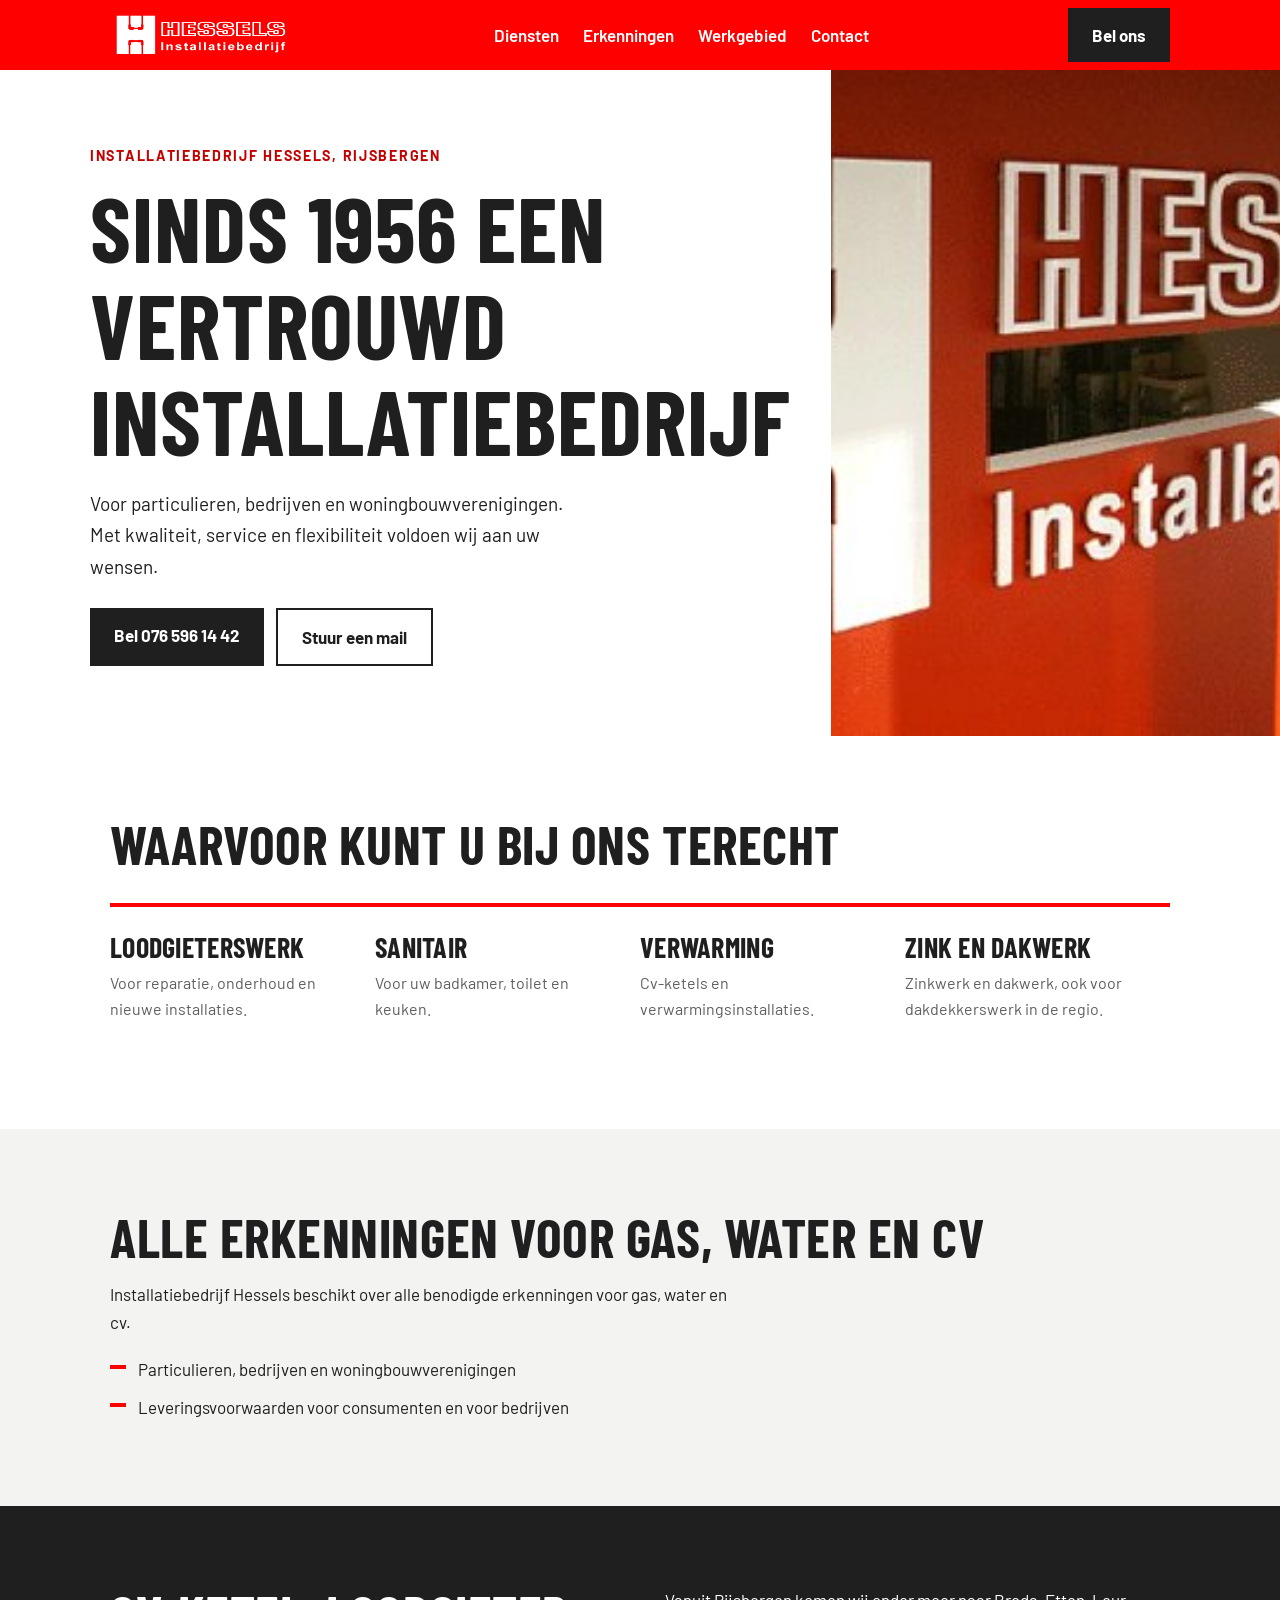
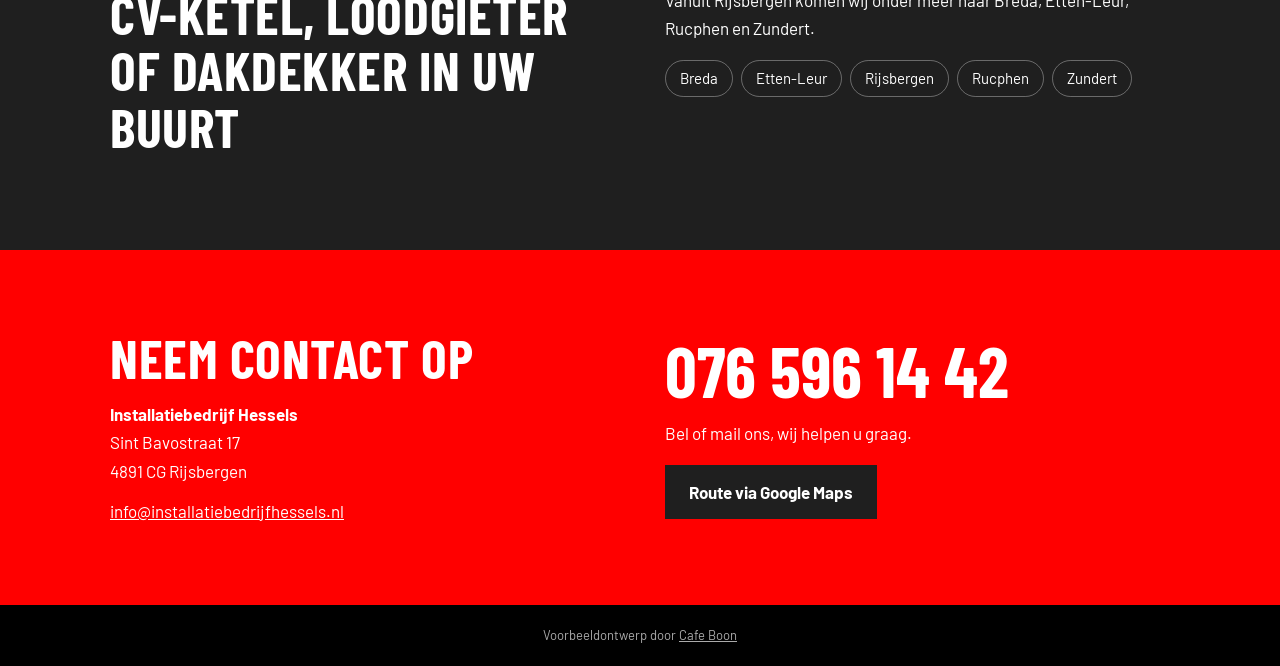
==== index.html @ 4ebb028d "Voorbeeldwebsite voor Installatiebedrijf Hessels" ====
<!doctype html>
<html lang="nl">
<head>
<meta charset="utf-8">
<meta name="viewport" content="width=device-width,initial-scale=1">
<title>Installatiebedrijf Hessels | Loodgieter, cv en dakwerk in Rijsbergen</title>
<meta name="description" content="Installatiebedrijf Hessels in Rijsbergen: loodgieterswerk, sanitair, verwarming en zink- en dakwerk voor particulieren, bedrijven en woningbouwverenigingen. Sinds 1956. Bel 076 596 14 42.">
<meta name="robots" content="noindex">
<meta property="og:title" content="Installatiebedrijf Hessels, Rijsbergen">
<meta property="og:description" content="Sinds 1956 een vertrouwd installatiebedrijf. Loodgieterswerk, sanitair, verwarming en zink- en dakwerk.">
<meta property="og:image" content="https://installatiebedrijfhessels.cafeboon.com/images/og.jpg">
<link rel="icon" href="images/favicon.png">
<link rel="preconnect" href="https://fonts.googleapis.com"><link rel="preconnect" href="https://fonts.gstatic.com" crossorigin>
<link href="https://fonts.googleapis.com/css2?family=Barlow:wght@400;600;700&family=Barlow+Condensed:wght@700&display=swap" rel="stylesheet">
<link rel="stylesheet" href="style.css">
</head>
<body>
<div class="top"><div class="in"><a href="#"><img src="images/logo.png" alt="Hessels Installatiebedrijf" width="184" height="50"></a>
<nav><a href="#diensten">Diensten</a><a href="#erkenningen">Erkenningen</a><a href="#werkgebied">Werkgebied</a><a href="#contact">Contact</a></nav>
<a class="btn" href="tel:+31765961442">Bel ons</a></div></div>

<div class="hero">
<div class="t"><small>Installatiebedrijf Hessels, Rijsbergen</small>
<h1>Sinds 1956 een vertrouwd installatiebedrijf</h1>
<p>Voor particulieren, bedrijven en woningbouwverenigingen. Met kwaliteit, service en flexibiliteit voldoen wij aan uw wensen.</p>
<div class="row"><a class="btn" href="tel:+31765961442">Bel 076 596 14 42</a><a class="btn o" href="mailto:info@installatiebedrijfhessels.nl">Stuur een mail</a></div></div>
<img src="images/binnenkomst.jpg" alt="Het logo van Installatiebedrijf Hessels op de muur bij de ingang" width="425" height="283">
</div>

<section id="diensten"><div class="wrap">
<h2>Waarvoor kunt u bij ons terecht</h2>
<div class="svc">
<div><h3>Loodgieterswerk</h3><p>Voor reparatie, onderhoud en nieuwe installaties.</p></div>
<div><h3>Sanitair</h3><p>Voor uw badkamer, toilet en keuken.</p></div>
<div><h3>Verwarming</h3><p>Cv-ketels en verwarmingsinstallaties.</p></div>
<div><h3>Zink en dakwerk</h3><p>Zinkwerk en dakwerk, ook voor dakdekkerswerk in de regio.</p></div>
</div></div></section>

<section id="erkenningen" class="ok"><div class="wrap">
<h2>Alle erkenningen voor gas, water en cv</h2>
<p style="max-width:620px">Installatiebedrijf Hessels beschikt over alle benodigde erkenningen voor gas, water en cv.</p>
<ul><li>Particulieren, bedrijven en woningbouwverenigingen</li><li>Leveringsvoorwaarden voor consumenten en voor bedrijven</li></ul>
</div></section>

<section id="werkgebied" class="band"><div class="wrap g">
<div><h2>Cv-ketel, loodgieter of dakdekker in uw buurt</h2></div>
<div><p>Vanuit Rijsbergen komen wij onder meer naar Breda, Etten-Leur, Rucphen en Zundert.</p>
<div class="chips"><span>Breda</span><span>Etten-Leur</span><span>Rijsbergen</span><span>Rucphen</span><span>Zundert</span></div></div>
</div></section>

<section id="contact" class="contact"><div class="wrap g">
<div><h2>Neem contact op</h2><p><b>Installatiebedrijf Hessels</b><br>Sint Bavostraat 17<br>4891 CG Rijsbergen</p>
<p style="margin-top:12px"><a href="mailto:info@installatiebedrijfhessels.nl">info@installatiebedrijfhessels.nl</a></p></div>
<div><a class="tel" href="tel:+31765961442">076 596 14 42</a><p style="margin:14px 0 18px">Bel of mail ons, wij helpen u graag.</p><a class="btn" href="https://www.google.com/maps/search/?api=1&query=Sint+Bavostraat+17+4891+CG+Rijsbergen">Route via Google Maps</a></div>
</div></section>
<footer>Voorbeeldontwerp door <a href="https://cafeboon.com">Cafe Boon</a></footer>
</body></html>
---- style.css ----
:root{--r:#ff0000;--rd:#c40000;--k:#1f1f1f;--g:#f3f3f1;--mut:#5e5e5e}
*{box-sizing:border-box;margin:0}
html{scroll-behavior:smooth}
body{background:#fff;color:var(--k);font:17px/1.65 'Barlow',system-ui,sans-serif}
img{display:block;max-width:100%}a{color:inherit}
h1,h2,h3{font-family:'Barlow Condensed',sans-serif;font-weight:700;line-height:1.05;text-transform:uppercase;letter-spacing:.01em}
.top{background:var(--r);position:sticky;top:0;z-index:10}
.top .in{max-width:1100px;margin:auto;padding:8px 20px;display:flex;align-items:center;justify-content:space-between;gap:16px}
.top img{height:50px;width:auto}
nav{display:flex;gap:24px;font-weight:600;color:#fff}nav a{text-decoration:none}
.btn{display:inline-block;background:var(--k);color:#fff;font-weight:700;text-decoration:none;padding:13px 24px}
.btn.w{background:#fff;color:var(--r)}.btn.o{background:none;border:2px solid var(--k);color:var(--k)}
.hero{display:grid;grid-template-columns:1.1fr 1fr;min-height:520px}
.hero .t{padding:70px max(20px,calc((100vw - 1100px)/2));padding-right:40px}
.hero small{color:var(--rd);font-weight:700;letter-spacing:.12em;text-transform:uppercase}
.hero h1{font-size:clamp(46px,7.5vw,92px);margin:10px 0 20px}
.hero p{max-width:480px;font-size:19px;margin-bottom:26px}
.hero .row{display:flex;gap:12px;flex-wrap:wrap}
.hero img{width:100%;height:100%;object-fit:cover}
.wrap{max-width:1100px;margin:auto;padding:0 20px}
section{padding:80px 0}
h2{font-size:clamp(34px,5vw,54px);margin-bottom:14px}
.svc{display:grid;grid-template-columns:repeat(4,1fr);gap:0;margin-top:30px;border-top:4px solid var(--r)}
.svc div{padding:26px 22px 26px 0}
.svc h3{font-size:28px;margin-bottom:8px}.svc p{color:var(--mut);font-size:16px}
.band{background:var(--k);color:#fff}
.band .g{display:grid;grid-template-columns:1fr 1fr;gap:50px}
.band a{color:#fff;font-weight:700}
.chips{display:flex;flex-wrap:wrap;gap:8px;margin-top:18px}.chips span{border:1px solid #fff5;padding:5px 14px;border-radius:999px;font-size:15px}
.ok{background:var(--g)}
.ok ul{list-style:none;padding:0;margin-top:14px}.ok li{padding:5px 0 5px 28px;position:relative}.ok li:before{content:"";position:absolute;left:0;top:.9em;width:16px;height:4px;background:var(--r)}
.contact{background:var(--r);color:#fff}
.contact .g{display:grid;grid-template-columns:1fr 1fr;gap:50px;align-items:center}
.contact .tel{font-family:'Barlow Condensed';font-weight:700;font-size:clamp(40px,7vw,70px);text-decoration:none;display:block;line-height:1}
footer{background:#000;color:#aaa;text-align:center;font-size:13px;padding:20px}footer a{color:#aaa}
@media(max-width:860px){nav{display:none}.hero,.band .g,.contact .g{grid-template-columns:1fr}.hero img{height:260px}.hero .t{padding:48px 20px}.svc{grid-template-columns:1fr 1fr}section{padding:54px 0}}
@media(max-width:520px){.svc{grid-template-columns:1fr}}
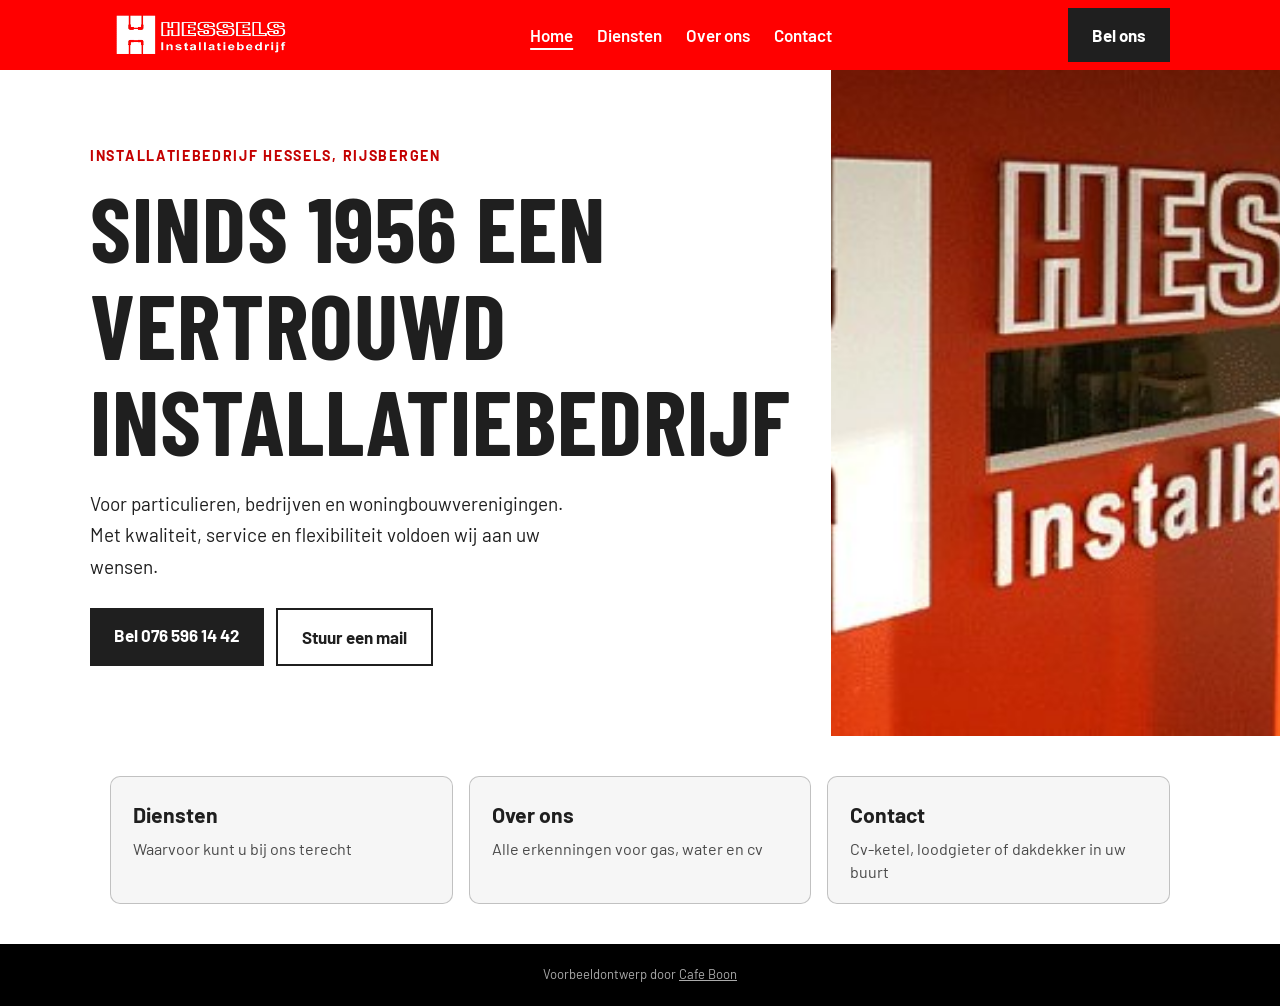
==== commit 1baf1d67: "Website opgedeeld in meerdere pagina's" ====
--- a/index.html
+++ b/index.html
@@ -15,43 +15,17 @@
 <link rel="stylesheet" href="style.css">
 </head>
 <body>
-<div class="top"><div class="in"><a href="#"><img src="images/logo.png" alt="Hessels Installatiebedrijf" width="184" height="50"></a>
-<nav><a href="#diensten">Diensten</a><a href="#erkenningen">Erkenningen</a><a href="#werkgebied">Werkgebied</a><a href="#contact">Contact</a></nav>
+<div class="top"><div class="in"><a href="index.html"><img alt="Hessels Installatiebedrijf" height="50" src="images/logo.png" width="184"/></a>
+<nav><a aria-current="page" href="index.html">Home</a><a href="aanbod.html">Diensten</a><a href="over.html">Over ons</a><a href="contact.html">Contact</a></nav>
 <a class="btn" href="tel:+31765961442">Bel ons</a></div></div>
-
+<div aria-label="Pagina's" class="sn-bar" role="navigation"><a aria-current="page" class="sn-link" href="index.html">Home</a><a class="sn-link" href="aanbod.html">Diensten</a><a class="sn-link" href="over.html">Over ons</a><a class="sn-link" href="contact.html">Contact</a></div>
 <div class="hero">
 <div class="t"><small>Installatiebedrijf Hessels, Rijsbergen</small>
 <h1>Sinds 1956 een vertrouwd installatiebedrijf</h1>
 <p>Voor particulieren, bedrijven en woningbouwverenigingen. Met kwaliteit, service en flexibiliteit voldoen wij aan uw wensen.</p>
 <div class="row"><a class="btn" href="tel:+31765961442">Bel 076 596 14 42</a><a class="btn o" href="mailto:info@installatiebedrijfhessels.nl">Stuur een mail</a></div></div>
-<img src="images/binnenkomst.jpg" alt="Het logo van Installatiebedrijf Hessels op de muur bij de ingang" width="425" height="283">
+<img alt="Het logo van Installatiebedrijf Hessels op de muur bij de ingang" height="283" src="images/binnenkomst.jpg" width="425"/>
 </div>
-
-<section id="diensten"><div class="wrap">
-<h2>Waarvoor kunt u bij ons terecht</h2>
-<div class="svc">
-<div><h3>Loodgieterswerk</h3><p>Voor reparatie, onderhoud en nieuwe installaties.</p></div>
-<div><h3>Sanitair</h3><p>Voor uw badkamer, toilet en keuken.</p></div>
-<div><h3>Verwarming</h3><p>Cv-ketels en verwarmingsinstallaties.</p></div>
-<div><h3>Zink en dakwerk</h3><p>Zinkwerk en dakwerk, ook voor dakdekkerswerk in de regio.</p></div>
-</div></div></section>
-
-<section id="erkenningen" class="ok"><div class="wrap">
-<h2>Alle erkenningen voor gas, water en cv</h2>
-<p style="max-width:620px">Installatiebedrijf Hessels beschikt over alle benodigde erkenningen voor gas, water en cv.</p>
-<ul><li>Particulieren, bedrijven en woningbouwverenigingen</li><li>Leveringsvoorwaarden voor consumenten en voor bedrijven</li></ul>
-</div></section>
-
-<section id="werkgebied" class="band"><div class="wrap g">
-<div><h2>Cv-ketel, loodgieter of dakdekker in uw buurt</h2></div>
-<div><p>Vanuit Rijsbergen komen wij onder meer naar Breda, Etten-Leur, Rucphen en Zundert.</p>
-<div class="chips"><span>Breda</span><span>Etten-Leur</span><span>Rijsbergen</span><span>Rucphen</span><span>Zundert</span></div></div>
-</div></section>
-
-<section id="contact" class="contact"><div class="wrap g">
-<div><h2>Neem contact op</h2><p><b>Installatiebedrijf Hessels</b><br>Sint Bavostraat 17<br>4891 CG Rijsbergen</p>
-<p style="margin-top:12px"><a href="mailto:info@installatiebedrijfhessels.nl">info@installatiebedrijfhessels.nl</a></p></div>
-<div><a class="tel" href="tel:+31765961442">076 596 14 42</a><p style="margin:14px 0 18px">Bel of mail ons, wij helpen u graag.</p><a class="btn" href="https://www.google.com/maps/search/?api=1&query=Sint+Bavostraat+17+4891+CG+Rijsbergen">Route via Google Maps</a></div>
-</div></section>
+<div class="sn-cards"><a class="sn-card" href="aanbod.html"><strong>Diensten</strong><span>Waarvoor kunt u bij ons terecht</span></a><a class="sn-card" href="over.html"><strong>Over ons</strong><span>Alle erkenningen voor gas, water en cv</span></a><a class="sn-card" href="contact.html"><strong>Contact</strong><span>Cv-ketel, loodgieter of dakdekker in uw buurt</span></a></div>
 <footer>Voorbeeldontwerp door <a href="https://cafeboon.com">Cafe Boon</a></footer>
 </body></html>
--- a/style.css
+++ b/style.css
@@ -33,5 +33,19 @@
 .contact .g{display:grid;grid-template-columns:1fr 1fr;gap:50px;align-items:center}
 .contact .tel{font-family:'Barlow Condensed';font-weight:700;font-size:clamp(40px,7vw,70px);text-decoration:none;display:block;line-height:1}
 footer{background:#000;color:#aaa;text-align:center;font-size:13px;padding:20px}footer a{color:#aaa}
-@media(max-width:860px){nav{display:none}.hero,.band .g,.contact .g{grid-template-columns:1fr}.hero img{height:260px}.hero .t{padding:48px 20px}.svc{grid-template-columns:1fr 1fr}section{padding:54px 0}}
-@media(max-width:520px){.svc{grid-template-columns:1fr}}
+@media(max-width:860px){nav{display:none}.hero,.band .g,.contact .g{grid-template-columns:minmax(0,1fr)}.hero img{height:260px}.hero .t{padding:48px 20px}.svc{grid-template-columns:1fr 1fr}section{padding:54px 0}}
+@media(max-width:520px){.svc{grid-template-columns:1fr}.hero h1{font-size:38px}}
+/* sitenav:start */
+.sn-bar{display:none;gap:6px;overflow-x:auto;white-space:nowrap;-webkit-overflow-scrolling:touch;padding:8px 12px;background:inherit;color:inherit;font:inherit;line-height:1.2;border-bottom:1px solid rgba(128,128,128,.35);box-sizing:border-box;max-width:100%}
+.sn-bar a.sn-link{flex:0 0 auto;padding:9px 15px;border-radius:999px;color:inherit;text-decoration:none;font-size:15px;font-weight:600;letter-spacing:0;text-transform:none;margin:0}
+.sn-bar a.sn-link[aria-current="page"]{background:rgba(128,128,128,.2);box-shadow:inset 0 -2px 0 currentColor}
+@media(max-width:860px){.sn-bar{display:flex}}
+nav a[aria-current="page"]:not(.cta):not(.btn):not(.call){text-decoration:underline;text-underline-offset:6px;text-decoration-thickness:2px}
+.sn-head{max-width:1100px;margin:0 auto;padding:40px 20px 0;box-sizing:border-box}
+.sn-head h1{margin:0;color:inherit;font-size:clamp(30px,5vw,46px);line-height:1.1}
+.sn-cards{max-width:1100px;margin:0 auto;padding:40px 20px;display:grid;grid-template-columns:repeat(auto-fit,minmax(230px,1fr));gap:16px;box-sizing:border-box}
+.sn-card{display:block;padding:20px 22px;border:1px solid rgba(128,128,128,.45);border-radius:10px;background:rgba(128,128,128,.07);color:inherit;text-decoration:none;min-width:0}
+.sn-card strong{display:block;font-size:1.25em;margin:0 0 6px;color:inherit}
+.sn-card span{display:block;opacity:.8;font-size:.95em;line-height:1.4}
+.sn-card:hover,.sn-card:focus-visible{border-color:currentColor}
+/* sitenav:end */
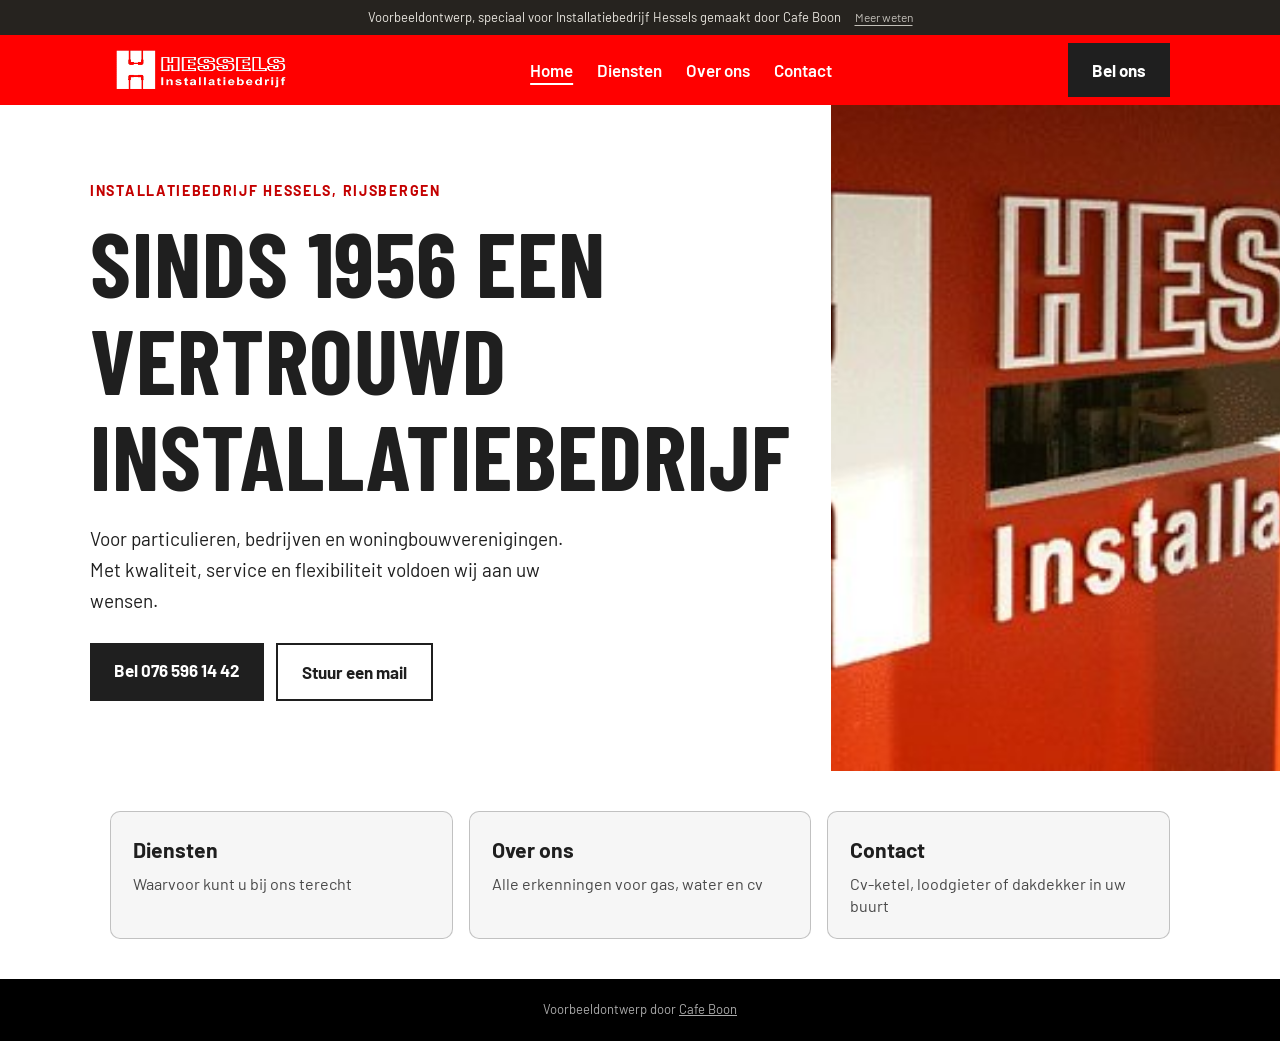
==== commit 79a3fa79: "Werkende formulieren voor afspraken en aanvragen" ====
--- a/index.html
+++ b/index.html
@@ -15,6 +15,7 @@
 <link rel="stylesheet" href="style.css">
 </head>
 <body>
+<div class="vb-banner" role="note"><span>Voorbeeldontwerp, speciaal voor Installatiebedrijf Hessels gemaakt door Cafe Boon</span><a href="https://cafeboon.com">Meer weten</a></div>
 <div class="top"><div class="in"><a href="index.html"><img alt="Hessels Installatiebedrijf" height="50" src="images/logo.png" width="184"/></a>
 <nav><a aria-current="page" href="index.html">Home</a><a href="aanbod.html">Diensten</a><a href="over.html">Over ons</a><a href="contact.html">Contact</a></nav>
 <a class="btn" href="tel:+31765961442">Bel ons</a></div></div>
@@ -23,7 +24,7 @@
 <div class="t"><small>Installatiebedrijf Hessels, Rijsbergen</small>
 <h1>Sinds 1956 een vertrouwd installatiebedrijf</h1>
 <p>Voor particulieren, bedrijven en woningbouwverenigingen. Met kwaliteit, service en flexibiliteit voldoen wij aan uw wensen.</p>
-<div class="row"><a class="btn" href="tel:+31765961442">Bel 076 596 14 42</a><a class="btn o" href="mailto:info@installatiebedrijfhessels.nl">Stuur een mail</a></div></div>
+<div class="row"><a class="btn" href="tel:+31765961442">Bel 076 596 14 42</a><a class="btn o" href="aanvraag.html">Stuur een mail</a></div></div>
 <img alt="Het logo van Installatiebedrijf Hessels op de muur bij de ingang" height="283" src="images/binnenkomst.jpg" width="425"/>
 </div>
 <div class="sn-cards"><a class="sn-card" href="aanbod.html"><strong>Diensten</strong><span>Waarvoor kunt u bij ons terecht</span></a><a class="sn-card" href="over.html"><strong>Over ons</strong><span>Alle erkenningen voor gas, water en cv</span></a><a class="sn-card" href="contact.html"><strong>Contact</strong><span>Cv-ketel, loodgieter of dakdekker in uw buurt</span></a></div>
--- a/style.css
+++ b/style.css
@@ -49,3 +49,31 @@
 .sn-card span{display:block;opacity:.8;font-size:.95em;line-height:1.4}
 .sn-card:hover,.sn-card:focus-visible{border-color:currentColor}
 /* sitenav:end */
+/* voorbeeld-formulier:start */
+@layer sn{.sn-form button.btn{border:0;font:inherit;cursor:pointer;line-height:1.2}}
+.sn-formsec{padding:36px 0 72px}
+.sn-formwrap{max-width:1100px;margin:0 auto;padding:0 20px;box-sizing:border-box}
+.sn-formwrap>h2{margin:0 0 12px}
+.sn-formwrap>.sn-lead,.sn-formwrap>.sn-form,.sn-formwrap>.sn-done{max-width:720px}
+.sn-formwrap .sn-lead{margin:0 0 24px;opacity:.85}
+.sn-form{display:grid;grid-template-columns:1fr 1fr;gap:16px}
+.sn-field{display:flex;flex-direction:column;gap:6px;min-width:0;text-align:left}
+.sn-field.full{grid-column:1/-1}
+.sn-field label{font-size:14px;font-weight:600}
+.sn-field input,.sn-field select,.sn-field textarea{font:inherit;font-size:16px;line-height:1.4;color:inherit;background:rgba(128,128,128,.12);border:1px solid rgba(128,128,128,.55);border-radius:8px;padding:11px 12px;width:100%;box-sizing:border-box;min-width:0;max-width:100%;-webkit-appearance:none;appearance:none}
+.sn-field select{background-image:linear-gradient(45deg,transparent 50%,currentColor 50%),linear-gradient(135deg,currentColor 50%,transparent 50%);background-position:calc(100% - 20px) 50%,calc(100% - 15px) 50%;background-size:5px 5px;background-repeat:no-repeat;padding-right:38px}
+.sn-field select option{color:#111;background:#fff}
+.sn-field textarea{resize:vertical}
+.sn-field input:focus,.sn-field select:focus,.sn-field textarea:focus{outline:2px solid currentColor;outline-offset:1px}
+.sn-done{padding:28px;border:1px solid rgba(128,128,128,.55);border-radius:12px;background:rgba(128,128,128,.1)}
+.sn-done h2{margin:0 0 10px}
+.sn-done p{margin:0}
+.sn-done a{text-decoration:underline;text-underline-offset:3px;font-weight:600}
+.sn-formlink{padding:0 0 56px}
+@media(max-width:640px){.sn-form{grid-template-columns:1fr}.sn-formsec{padding:24px 0 56px}}
+/* voorbeeld-formulier:end */
+/* voorbeeldbanner:start */
+.vb-banner{display:flex;flex-wrap:wrap;justify-content:center;align-items:baseline;gap:2px 14px;padding:8px 16px;background:#26231f;color:#e9e6df;font-size:13px;line-height:1.45;letter-spacing:0;text-transform:none;font-weight:400;text-align:center;position:relative;z-index:1000}
+.vb-banner a{color:inherit;opacity:.8;text-decoration:underline;text-underline-offset:3px;font-size:12px;font-weight:400;white-space:nowrap;letter-spacing:0;text-transform:none}
+.vb-banner a:hover{opacity:1}
+/* voorbeeldbanner:end */
